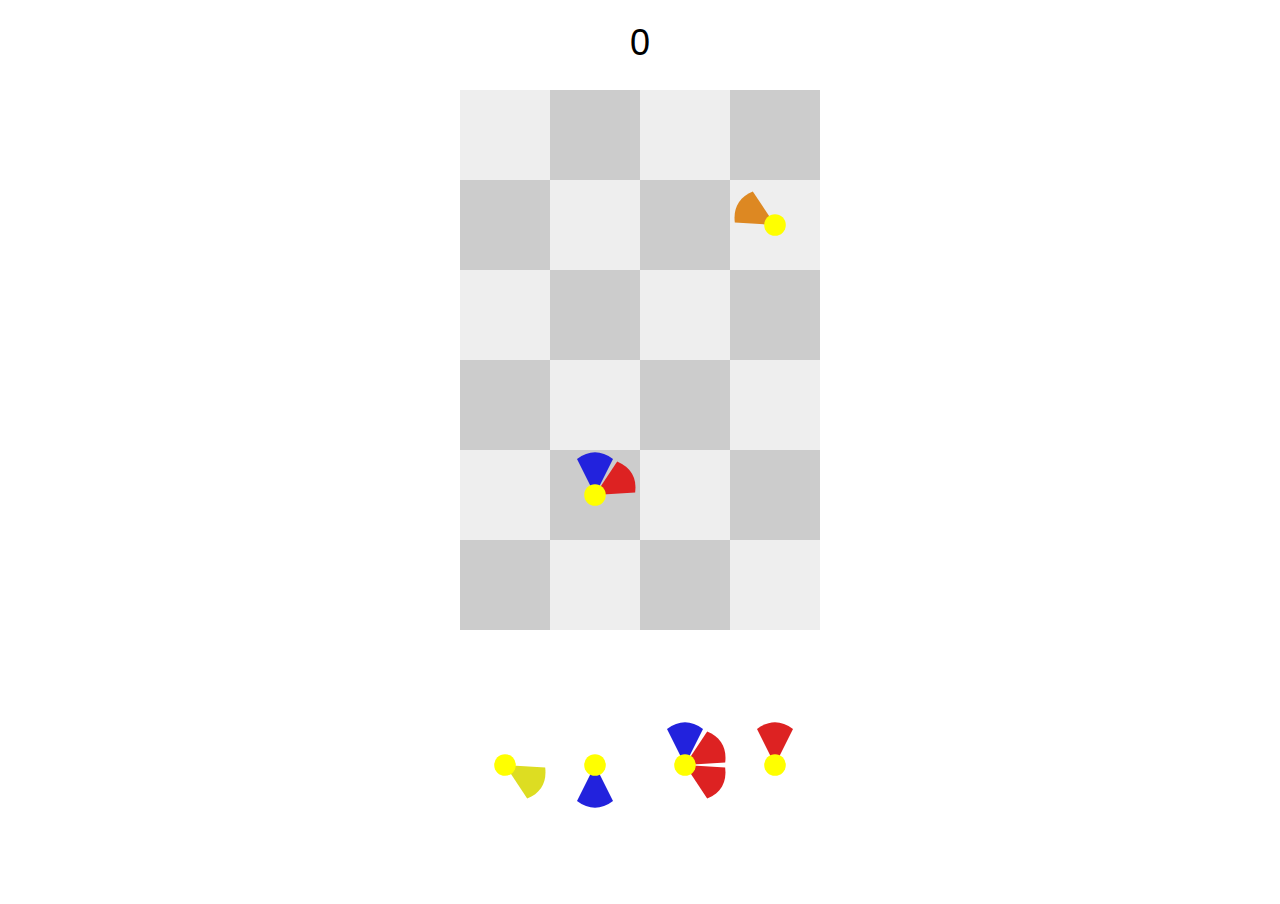
==== index.html @ de3bc593 "v0" ====
<!DOCTYPE html>
<html>
    <head>
        <meta charset="utf-8">
        <title>bloom</title>
        <meta name="viewport" content="width=device-width, initial-scale=1, maximum-scale=1">
        <link rel="icon" href="data:;base64,iVBORw0KGgo=">
        <link rel="stylesheet" href="main.css">
    </head>

    <body>
        <script type="module" src="./src/main.mjs"></script>
    </body>
</html>
---- main.css ----
html, body {
    overflow: hidden;
    margin: 0;
}

body {
    font-family: sans-serif;
    text-align: center;
    -webkit-user-select: none;
    user-select: none;
}

svg {
    max-height: 100vh;
}

path, circle {
    transition: transform 400ms ease-in-out;
}

.enter { animation: fade-in 400ms;  }
.leave { animation: fade-out 400ms; }

@keyframes fade-in {
    from { opacity: 0; }
    to   { opacity: 1; }
}
@keyframes fade-out {
    from { opacity: 1; }
    to   { opacity: 0; }
}
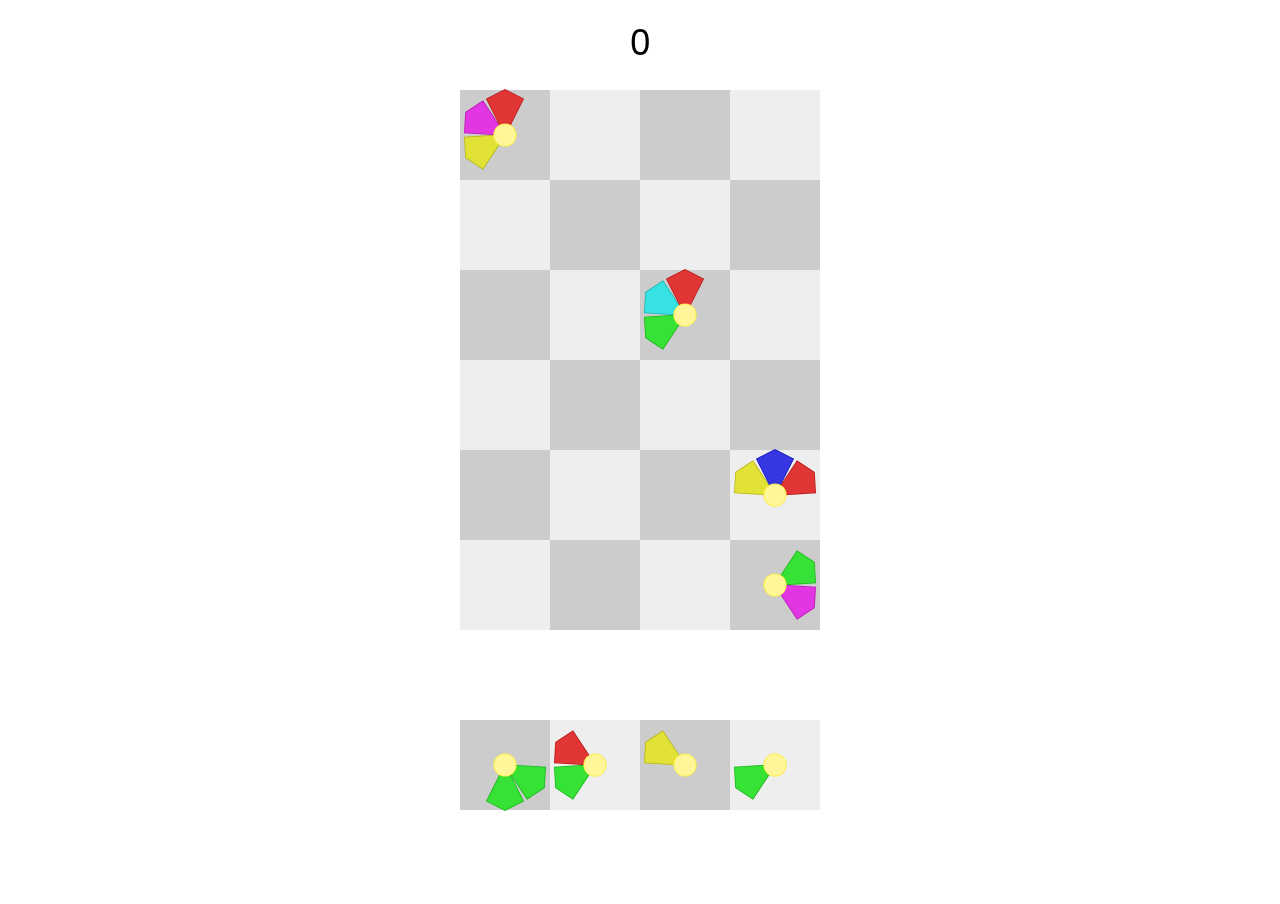
==== commit 6350fa06: "wip canvas rendering" ====
--- a/index.html
+++ b/index.html
@@ -9,6 +9,7 @@
     </head>
 
     <body>
-        <script type="module" src="./src/main.mjs"></script>
+        <!-- <script type="module" src="./src/main-svg.mjs"></script> -->
+        <script type="module" src="./src/main-canvas.mjs"></script>
     </body>
 </html>--- a/main.css
+++ b/main.css
@@ -14,18 +14,25 @@
     max-height: 100vh;
 }
 
-path, circle {
-    transition: transform 400ms ease-in-out;
+path.enter, circle.enter {
+    -webkit-transition: transform 300ms;
+    transition: transform 300ms;
 }
 
-.enter { animation: fade-in 400ms;  }
-.leave { animation: fade-out 400ms; }
+.enter {
+    -webkit-animation: fade-in 150ms;
+    animation: fade-in 150ms; 
+}
+.leave {
+    -webkit-animation: fade-out 150ms;
+    animation: fade-out 150ms;
+}
 
 @keyframes fade-in {
-    from { opacity: 0; }
+    from { opacity: 0.01; }
     to   { opacity: 1; }
 }
 @keyframes fade-out {
     from { opacity: 1; }
-    to   { opacity: 0; }
+    to   { opacity: 0.01; }
 }
